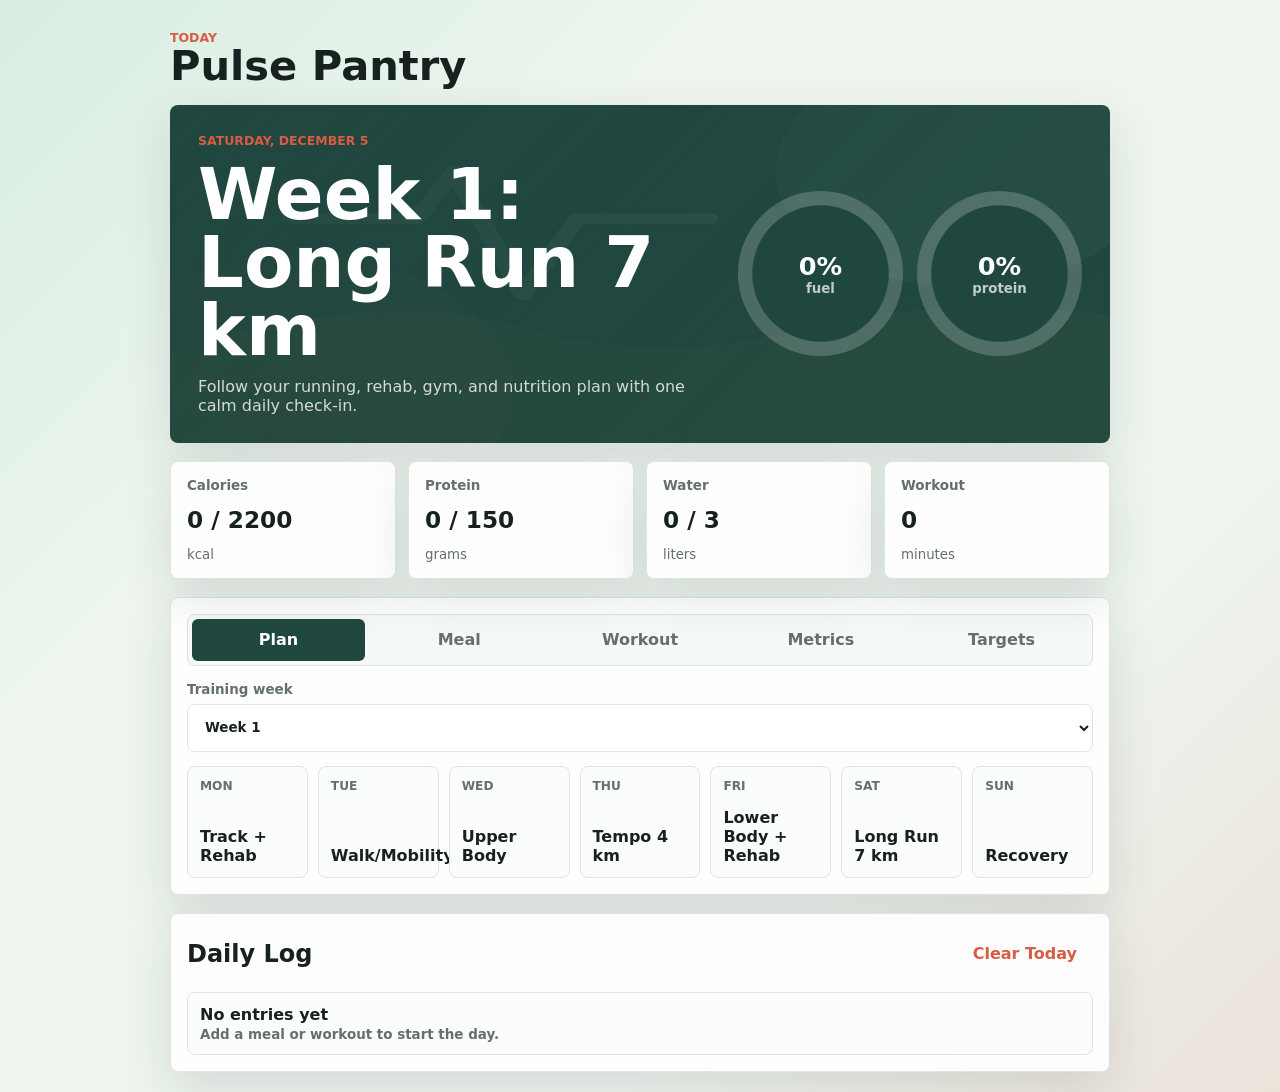
==== index.html @ 2217d6b6 "Initial fitness tracker PWA" ====
<!doctype html>
<html lang="en">
  <head>
    <meta charset="utf-8">
    <meta name="viewport" content="width=device-width, initial-scale=1">
    <meta name="theme-color" content="#20473f">
    <title>Pulse Pantry</title>
    <link rel="manifest" href="manifest.webmanifest">
    <link rel="stylesheet" href="styles.css">
  </head>
  <body>
    <div class="app-shell">
      <header class="topbar">
        <div>
          <p class="eyebrow">Today</p>
          <h1>Pulse Pantry</h1>
        </div>
        <button class="icon-button" id="installButton" type="button" hidden aria-label="Install app" title="Install app">
          <span aria-hidden="true">↓</span>
        </button>
      </header>

      <main>
        <section class="hero-panel" aria-label="Daily progress">
          <div class="hero-copy">
            <p class="eyebrow" id="dateLabel">Daily rhythm</p>
            <h2 id="heroTitle">Build your day with intention.</h2>
          <p id="heroSummary">Follow your 8-week running, rehab, gym, and nutrition plan without turning health into homework.</p>
          </div>
          <div class="rings" aria-label="Progress rings">
            <div class="ring" style="--value:0" id="calorieRing">
              <span id="caloriePct">0%</span>
              <small>fuel</small>
            </div>
            <div class="ring secondary" style="--value:0" id="proteinRing">
              <span id="proteinPct">0%</span>
              <small>protein</small>
            </div>
          </div>
        </section>

        <section class="metric-grid" aria-label="Daily metrics">
          <article class="metric-card">
            <span class="metric-label">Calories</span>
            <strong><span id="caloriesValue">0</span> / <span id="calorieGoalLabel">2200</span></strong>
            <small>kcal</small>
          </article>
          <article class="metric-card">
            <span class="metric-label">Protein</span>
            <strong><span id="proteinValue">0</span> / <span id="proteinGoalLabel">150</span></strong>
            <small>grams</small>
          </article>
          <article class="metric-card">
            <span class="metric-label">Water</span>
            <strong><span id="waterValue">0</span> / <span id="waterGoalLabel">3</span></strong>
            <small>liters</small>
          </article>
          <article class="metric-card">
            <span class="metric-label">Workout</span>
            <strong><span id="workoutValue">0</span></strong>
            <small>minutes</small>
          </article>
        </section>

        <section class="tabs" aria-label="Tracking forms">
          <div class="tab-list" role="tablist">
            <button class="tab active" data-tab="plan" type="button">Plan</button>
            <button class="tab" data-tab="meal" type="button">Meal</button>
            <button class="tab" data-tab="workout" type="button">Workout</button>
            <button class="tab" data-tab="metrics" type="button">Metrics</button>
            <button class="tab" data-tab="targets" type="button">Targets</button>
          </div>

          <div class="panel active" id="planPanel">
            <label>
              Training week
              <select id="weekSelect"></select>
            </label>
            <div class="plan-grid" id="planGrid"></div>
          </div>

          <form class="panel" id="mealPanel">
            <label>
              Meal name
              <input id="mealName" name="mealName" placeholder="Greek bowl" autocomplete="off">
            </label>
            <div class="form-row">
              <label>
                Calories
                <input id="mealCalories" name="mealCalories" type="number" min="0" inputmode="numeric" placeholder="520">
              </label>
              <label>
                Protein
                <input id="mealProtein" name="mealProtein" type="number" min="0" inputmode="numeric" placeholder="38">
              </label>
            </div>
            <button class="primary-button" type="submit">Add Meal</button>
          </form>

          <form class="panel" id="workoutPanel">
            <label>
              Workout
              <input id="workoutName" name="workoutName" placeholder="Upper body" autocomplete="off">
            </label>
            <div class="form-row">
              <label>
                Minutes
                <input id="workoutMinutes" name="workoutMinutes" type="number" min="0" inputmode="numeric" placeholder="45">
              </label>
              <label>
                Water
                <input id="waterLiters" name="waterLiters" type="number" min="0" step="0.1" inputmode="decimal" placeholder="0.7">
              </label>
            </div>
            <button class="primary-button" type="submit">Log Workout</button>
          </form>

          <form class="panel" id="metricsPanel">
            <div class="form-row">
              <label>
                Week
                <select id="metricWeek" name="metricWeek"></select>
              </label>
              <label>
                Weight
                <input id="metricWeight" name="metricWeight" type="number" min="1" step="0.1" inputmode="decimal">
              </label>
            </div>
            <div class="form-row">
              <label>
                Waist
                <input id="metricWaist" name="metricWaist" type="number" min="1" step="0.1" inputmode="decimal">
              </label>
              <label>
                Sleep
                <input id="metricSleep" name="metricSleep" type="number" min="0" max="24" step="0.1" inputmode="decimal">
              </label>
            </div>
            <div class="form-row">
              <label>
                Running km
                <input id="metricRunning" name="metricRunning" type="number" min="0" step="0.1" inputmode="decimal">
              </label>
              <label>
                Knee pain
                <input id="metricKnee" name="metricKnee" type="number" min="0" max="10" step="1" inputmode="numeric">
              </label>
            </div>
            <label>
              Notes
              <input id="metricNotes" name="metricNotes" placeholder="Wins, misses, recovery notes">
            </label>
            <button class="primary-button" type="submit">Save Weekly Metrics</button>
          </form>

          <form class="panel" id="targetsPanel">
            <div class="target-list" id="targetList"></div>
            <div class="form-row">
              <label>
                Calories
                <input id="goalCalories" name="goalCalories" type="number" min="1" inputmode="numeric">
              </label>
              <label>
                Protein
                <input id="goalProtein" name="goalProtein" type="number" min="1" inputmode="numeric">
              </label>
            </div>
            <div class="form-row">
              <label>
                Water
                <input id="goalWater" name="goalWater" type="number" min="0.1" step="0.1" inputmode="decimal">
              </label>
              <label>
                Weight
                <input id="weight" name="weight" type="number" min="1" step="0.1" inputmode="decimal" placeholder="kg or lb">
              </label>
            </div>
            <button class="primary-button" type="submit">Save Goals</button>
          </form>
        </section>

        <section class="log-section">
          <div class="section-title">
            <h2>Daily Log</h2>
            <button class="text-button" id="clearToday" type="button">Clear Today</button>
          </div>
          <ul class="entry-list" id="entryList"></ul>
        </section>
      </main>
    </div>

    <script src="plan-data.js"></script>
    <script src="app.js"></script>
  </body>
</html>
---- styles.css ----
:root {
  color-scheme: light;
  --ink: #17211f;
  --muted: #64706c;
  --line: #dce5de;
  --surface: #ffffff;
  --wash: #eef5ef;
  --mint: #94d8b4;
  --forest: #20473f;
  --tomato: #d85c45;
  --gold: #e6b64c;
  --blue: #4e8fab;
  --shadow: 0 18px 50px rgba(23, 33, 31, 0.12);
  font-family: Inter, ui-sans-serif, system-ui, -apple-system, BlinkMacSystemFont, "Segoe UI", sans-serif;
}

* {
  box-sizing: border-box;
}

body {
  margin: 0;
  min-height: 100vh;
  background:
    linear-gradient(135deg, rgba(148, 216, 180, 0.24), transparent 32%),
    linear-gradient(315deg, rgba(216, 92, 69, 0.12), transparent 28%),
    var(--wash);
  color: var(--ink);
}

button,
input {
  font: inherit;
}

.app-shell {
  width: min(100%, 980px);
  margin: 0 auto;
  padding: 20px;
}

.topbar,
.section-title,
.store-actions,
.form-row,
.tab-list {
  display: flex;
  align-items: center;
}

.topbar {
  justify-content: space-between;
  gap: 16px;
  padding: 10px 0 18px;
}

h1,
h2,
p {
  margin: 0;
}

h1 {
  font-size: clamp(1.7rem, 5vw, 2.6rem);
  line-height: 1;
}

.eyebrow {
  color: var(--tomato);
  font-size: 0.78rem;
  font-weight: 800;
  letter-spacing: 0;
  text-transform: uppercase;
}

.icon-button {
  width: 44px;
  height: 44px;
  border: 1px solid var(--line);
  border-radius: 8px;
  background: var(--surface);
  color: var(--forest);
  font-size: 1.4rem;
  box-shadow: var(--shadow);
}

.hero-panel {
  display: grid;
  grid-template-columns: 1.5fr 1fr;
  gap: 24px;
  min-height: 260px;
  padding: 28px;
  border-radius: 8px;
  background:
    linear-gradient(135deg, rgba(32, 71, 63, 0.94), rgba(32, 71, 63, 0.76)),
    url("assets/pattern.svg");
  background-size: cover;
  color: white;
  box-shadow: var(--shadow);
}

.hero-copy {
  display: grid;
  align-content: end;
  gap: 12px;
}

.hero-copy h2 {
  max-width: 560px;
  font-size: clamp(2rem, 7vw, 4.5rem);
  line-height: 0.95;
}

.hero-copy p:last-child {
  max-width: 520px;
  color: rgba(255, 255, 255, 0.8);
}

.rings {
  display: grid;
  grid-template-columns: repeat(2, minmax(108px, 1fr));
  gap: 14px;
  align-content: center;
}

.ring {
  aspect-ratio: 1;
  display: grid;
  place-items: center;
  align-content: center;
  border-radius: 50%;
  background:
    radial-gradient(circle at center, var(--forest) 58%, transparent 59%),
    conic-gradient(var(--mint) calc(var(--value) * 1%), rgba(255, 255, 255, 0.2) 0);
}

.ring.secondary {
  background:
    radial-gradient(circle at center, var(--forest) 58%, transparent 59%),
    conic-gradient(var(--gold) calc(var(--value) * 1%), rgba(255, 255, 255, 0.2) 0);
}

.ring span {
  font-size: 1.6rem;
  font-weight: 900;
}

.ring small {
  color: rgba(255, 255, 255, 0.72);
  font-weight: 700;
}

.metric-grid {
  display: grid;
  grid-template-columns: repeat(4, minmax(0, 1fr));
  gap: 12px;
  margin: 18px 0;
}

.metric-card,
.tabs,
.log-section,
.store-feature {
  border: 1px solid var(--line);
  border-radius: 8px;
  background: rgba(255, 255, 255, 0.92);
  box-shadow: var(--shadow);
}

.metric-card {
  min-height: 118px;
  padding: 16px;
  display: grid;
  align-content: space-between;
}

.metric-label,
label,
.entry-meta {
  color: var(--muted);
  font-size: 0.84rem;
  font-weight: 700;
}

.metric-card strong {
  font-size: 1.45rem;
}

.metric-card small {
  color: var(--muted);
}

.tabs,
.log-section {
  padding: 16px;
}

.tab-list {
  gap: 8px;
  padding: 4px;
  border: 1px solid var(--line);
  border-radius: 8px;
  background: #f6faf7;
}

.tab {
  flex: 1;
  min-height: 42px;
  border: 0;
  border-radius: 6px;
  background: transparent;
  color: var(--muted);
  font-weight: 800;
}

.tab.active {
  background: var(--forest);
  color: white;
}

.panel {
  display: none;
  gap: 14px;
  padding-top: 16px;
}

.panel.active {
  display: grid;
}

label {
  display: grid;
  gap: 7px;
}

input {
  width: 100%;
  min-height: 48px;
  border: 1px solid var(--line);
  border-radius: 8px;
  padding: 0 13px;
  background: white;
  color: var(--ink);
}

select {
  width: 100%;
  min-height: 48px;
  border: 1px solid var(--line);
  border-radius: 8px;
  padding: 0 13px;
  background: white;
  color: var(--ink);
  font: inherit;
}

input:focus {
  outline: 3px solid rgba(78, 143, 171, 0.22);
  border-color: var(--blue);
}

select:focus {
  outline: 3px solid rgba(78, 143, 171, 0.22);
  border-color: var(--blue);
}

.form-row {
  gap: 12px;
}

.form-row > * {
  flex: 1;
}

.primary-button,
.secondary-button,
.text-button {
  min-height: 48px;
  border-radius: 8px;
  padding: 0 16px;
  font-weight: 900;
  text-decoration: none;
  display: inline-grid;
  place-items: center;
}

.primary-button {
  border: 0;
  background: var(--forest);
  color: white;
}

.secondary-button {
  border: 1px solid var(--line);
  background: white;
  color: var(--forest);
}

.text-button {
  border: 0;
  background: transparent;
  color: var(--tomato);
}

.log-section {
  margin-top: 18px;
}

.section-title {
  justify-content: space-between;
  gap: 12px;
}

.entry-list {
  list-style: none;
  padding: 0;
  margin: 14px 0 0;
  display: grid;
  gap: 10px;
}

.entry {
  display: grid;
  grid-template-columns: 1fr auto;
  gap: 10px;
  padding: 12px;
  border: 1px solid var(--line);
  border-radius: 8px;
  background: #fbfdfb;
}

.plan-grid,
.target-list {
  display: grid;
  gap: 10px;
}

.plan-grid {
  grid-template-columns: repeat(7, minmax(0, 1fr));
}

.plan-day,
.target-item {
  border: 1px solid var(--line);
  border-radius: 8px;
  background: #fbfdfb;
  padding: 12px;
}

.plan-day {
  min-height: 112px;
  display: grid;
  align-content: space-between;
}

.plan-day span,
.target-item span {
  color: var(--muted);
  font-size: 0.76rem;
  font-weight: 900;
  text-transform: uppercase;
}

.plan-day strong,
.target-item strong {
  display: block;
  margin-top: 8px;
}

.entry strong {
  display: block;
}

.entry-meta {
  margin-top: 3px;
}

.store-page {
  display: grid;
  place-items: center;
  padding: 24px;
}

.store-shell {
  width: min(100%, 620px);
}

.store-feature {
  padding: 28px;
}

.store-feature img {
  border-radius: 8px;
  box-shadow: var(--shadow);
}

.store-feature h1 {
  margin-top: 10px;
}

.store-feature p:not(.eyebrow) {
  margin-top: 12px;
  color: var(--muted);
  line-height: 1.6;
}

.store-actions {
  gap: 10px;
  margin-top: 20px;
  flex-wrap: wrap;
}

@media (max-width: 760px) {
  .app-shell {
    padding: 14px;
  }

  .hero-panel,
  .metric-grid {
    grid-template-columns: 1fr;
  }

  .hero-panel {
    min-height: auto;
    padding: 22px;
  }

  .rings {
    grid-template-columns: repeat(2, minmax(0, 1fr));
  }

  .metric-grid {
    grid-template-columns: repeat(2, minmax(0, 1fr));
  }

  .plan-grid {
    grid-template-columns: repeat(2, minmax(0, 1fr));
  }

  .form-row {
    flex-direction: column;
    align-items: stretch;
  }
}

@media (max-width: 410px) {
  .metric-grid,
  .rings,
  .plan-grid {
    grid-template-columns: 1fr;
  }

  .entry {
    grid-template-columns: 1fr;
  }
}
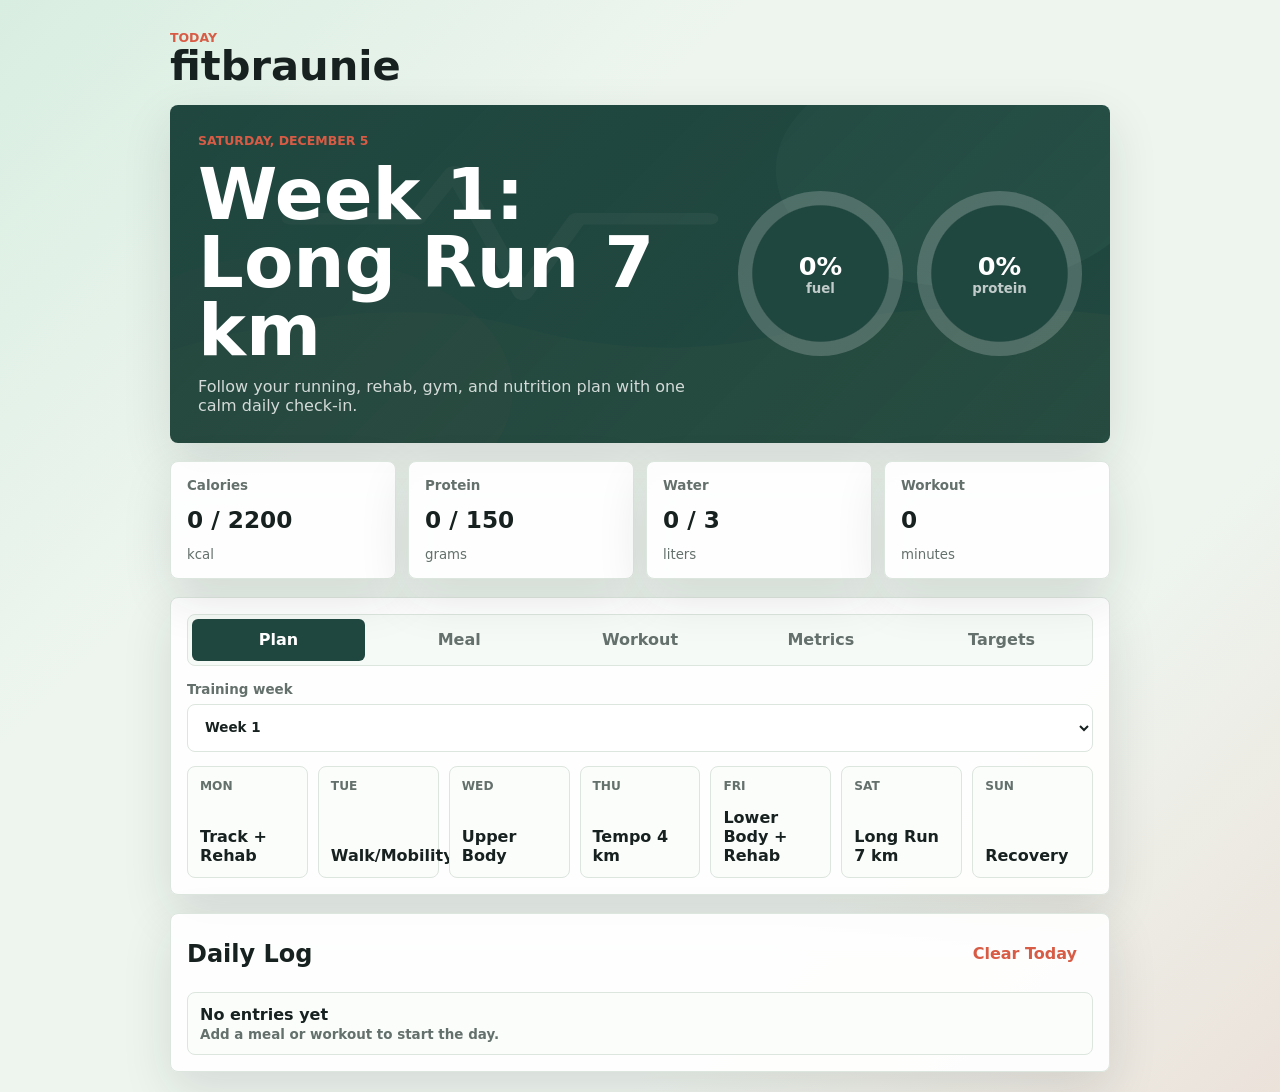
==== commit 7d707ab0: "Rename app to fitbraunie" ====
--- a/index.html
+++ b/index.html
@@ -4,7 +4,7 @@
     <meta charset="utf-8">
     <meta name="viewport" content="width=device-width, initial-scale=1">
     <meta name="theme-color" content="#20473f">
-    <title>Pulse Pantry</title>
+    <title>fitbraunie</title>
     <link rel="manifest" href="manifest.webmanifest">
     <link rel="stylesheet" href="styles.css">
   </head>
@@ -13,7 +13,7 @@
       <header class="topbar">
         <div>
           <p class="eyebrow">Today</p>
-          <h1>Pulse Pantry</h1>
+          <h1>fitbraunie</h1>
         </div>
         <button class="icon-button" id="installButton" type="button" hidden aria-label="Install app" title="Install app">
           <span aria-hidden="true">↓</span>
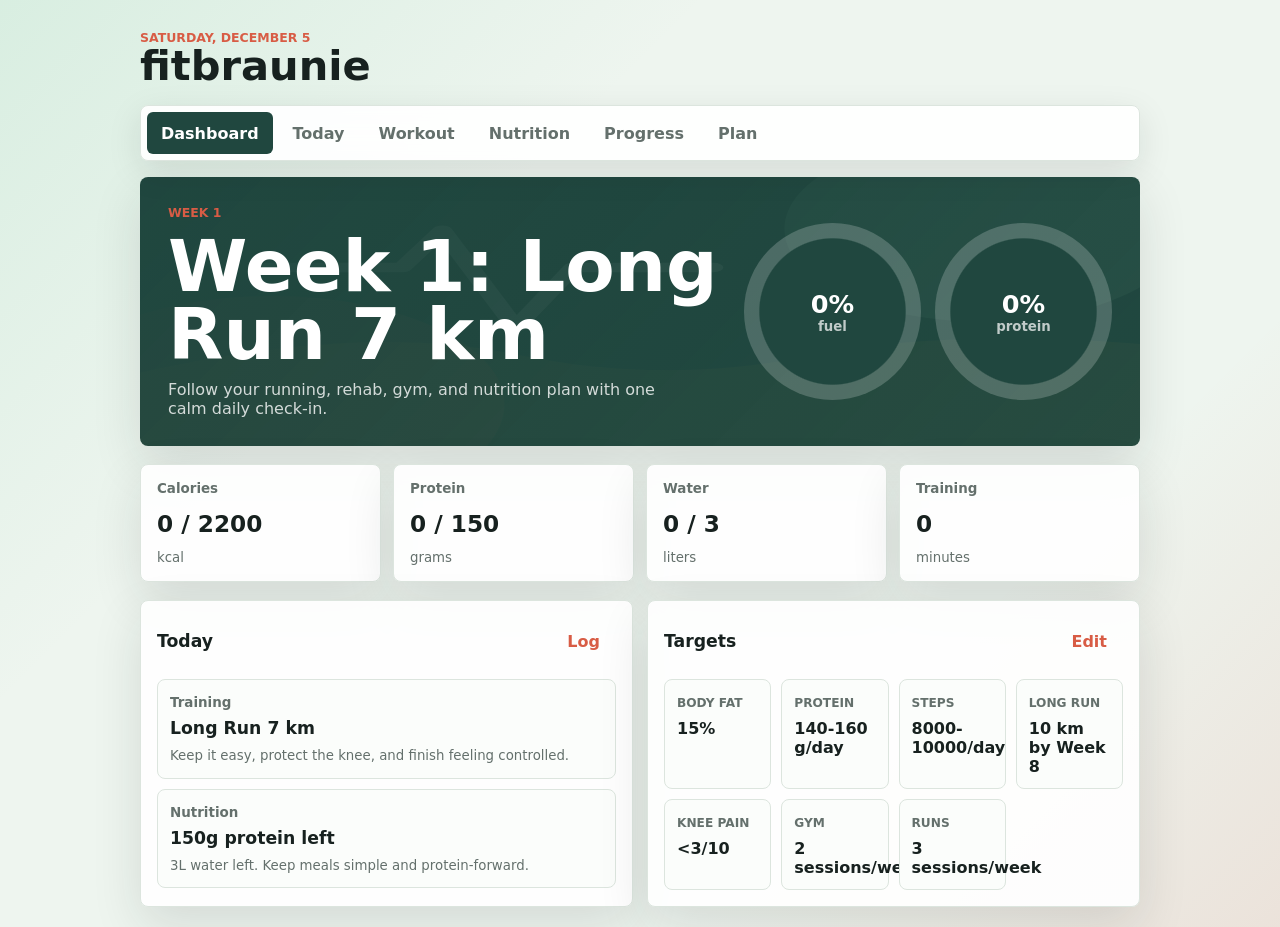
==== commit 813188b4: "Expand fitness tracker sections" ====
--- a/index.html
+++ b/index.html
@@ -12,7 +12,7 @@
     <div class="app-shell">
       <header class="topbar">
         <div>
-          <p class="eyebrow">Today</p>
+          <p class="eyebrow" id="dateLabel">Today</p>
           <h1>fitbraunie</h1>
         </div>
         <button class="icon-button" id="installButton" type="button" hidden aria-label="Install app" title="Install app">
@@ -20,141 +20,277 @@
         </button>
       </header>
 
+      <nav class="view-nav" aria-label="App sections">
+        <button class="nav-item active" data-view="dashboard" type="button">Dashboard</button>
+        <button class="nav-item" data-view="today" type="button">Today</button>
+        <button class="nav-item" data-view="workout" type="button">Workout</button>
+        <button class="nav-item" data-view="nutrition" type="button">Nutrition</button>
+        <button class="nav-item" data-view="progress" type="button">Progress</button>
+        <button class="nav-item" data-view="plan" type="button">Plan</button>
+      </nav>
+
       <main>
-        <section class="hero-panel" aria-label="Daily progress">
-          <div class="hero-copy">
-            <p class="eyebrow" id="dateLabel">Daily rhythm</p>
-            <h2 id="heroTitle">Build your day with intention.</h2>
-          <p id="heroSummary">Follow your 8-week running, rehab, gym, and nutrition plan without turning health into homework.</p>
-          </div>
-          <div class="rings" aria-label="Progress rings">
-            <div class="ring" style="--value:0" id="calorieRing">
-              <span id="caloriePct">0%</span>
-              <small>fuel</small>
-            </div>
-            <div class="ring secondary" style="--value:0" id="proteinRing">
-              <span id="proteinPct">0%</span>
-              <small>protein</small>
-            </div>
-          </div>
-        </section>
-
-        <section class="metric-grid" aria-label="Daily metrics">
-          <article class="metric-card">
-            <span class="metric-label">Calories</span>
-            <strong><span id="caloriesValue">0</span> / <span id="calorieGoalLabel">2200</span></strong>
-            <small>kcal</small>
-          </article>
-          <article class="metric-card">
-            <span class="metric-label">Protein</span>
-            <strong><span id="proteinValue">0</span> / <span id="proteinGoalLabel">150</span></strong>
-            <small>grams</small>
-          </article>
-          <article class="metric-card">
-            <span class="metric-label">Water</span>
-            <strong><span id="waterValue">0</span> / <span id="waterGoalLabel">3</span></strong>
-            <small>liters</small>
-          </article>
-          <article class="metric-card">
-            <span class="metric-label">Workout</span>
-            <strong><span id="workoutValue">0</span></strong>
-            <small>minutes</small>
-          </article>
-        </section>
-
-        <section class="tabs" aria-label="Tracking forms">
-          <div class="tab-list" role="tablist">
-            <button class="tab active" data-tab="plan" type="button">Plan</button>
-            <button class="tab" data-tab="meal" type="button">Meal</button>
-            <button class="tab" data-tab="workout" type="button">Workout</button>
-            <button class="tab" data-tab="metrics" type="button">Metrics</button>
-            <button class="tab" data-tab="targets" type="button">Targets</button>
-          </div>
-
-          <div class="panel active" id="planPanel">
-            <label>
-              Training week
-              <select id="weekSelect"></select>
-            </label>
+        <section class="view active" id="dashboardView">
+          <section class="hero-panel" aria-label="Daily progress">
+            <div class="hero-copy">
+              <p class="eyebrow">Week <span id="heroWeek">1</span></p>
+              <h2 id="heroTitle">Build your day with intention.</h2>
+              <p id="heroSummary">Follow your 8-week running, rehab, gym, and nutrition plan with one calm daily check-in.</p>
+            </div>
+            <div class="rings" aria-label="Progress rings">
+              <div class="ring" style="--value:0" id="calorieRing">
+                <span id="caloriePct">0%</span>
+                <small>fuel</small>
+              </div>
+              <div class="ring secondary" style="--value:0" id="proteinRing">
+                <span id="proteinPct">0%</span>
+                <small>protein</small>
+              </div>
+            </div>
+          </section>
+
+          <section class="metric-grid" aria-label="Daily metrics">
+            <article class="metric-card">
+              <span class="metric-label">Calories</span>
+              <strong><span id="caloriesValue">0</span> / <span id="calorieGoalLabel">2200</span></strong>
+              <small>kcal</small>
+            </article>
+            <article class="metric-card">
+              <span class="metric-label">Protein</span>
+              <strong><span id="proteinValue">0</span> / <span id="proteinGoalLabel">150</span></strong>
+              <small>grams</small>
+            </article>
+            <article class="metric-card">
+              <span class="metric-label">Water</span>
+              <strong><span id="waterValue">0</span> / <span id="waterGoalLabel">3</span></strong>
+              <small>liters</small>
+            </article>
+            <article class="metric-card">
+              <span class="metric-label">Training</span>
+              <strong><span id="workoutValue">0</span></strong>
+              <small>minutes</small>
+            </article>
+          </section>
+
+          <section class="two-column">
+            <article class="panel-card">
+              <div class="section-title">
+                <h2>Today</h2>
+                <button class="text-button jump-button" data-view="today" type="button">Log</button>
+              </div>
+              <div class="today-focus" id="todayFocus"></div>
+            </article>
+            <article class="panel-card">
+              <div class="section-title">
+                <h2>Targets</h2>
+                <button class="text-button jump-button" data-view="plan" type="button">Edit</button>
+              </div>
+              <div class="target-list compact" id="targetList"></div>
+            </article>
+          </section>
+        </section>
+
+        <section class="view" id="todayView">
+          <section class="panel-card">
+            <div class="section-title">
+              <h2>Daily Log</h2>
+              <button class="text-button" id="clearToday" type="button">Clear Today</button>
+            </div>
+            <div class="quick-actions">
+              <button class="secondary-button quick-log" data-kind="water" type="button">+ 0.5L Water</button>
+              <button class="secondary-button quick-log" data-kind="rehab" type="button">+ 15m Rehab</button>
+              <button class="secondary-button quick-log" data-kind="walk" type="button">+ 30m Walk</button>
+            </div>
+            <ul class="entry-list" id="entryList"></ul>
+          </section>
+        </section>
+
+        <section class="view" id="workoutView">
+          <section class="two-column">
+            <form class="panel-card form-panel" id="workoutPanel">
+              <div class="section-title">
+                <h2>Workout</h2>
+                <span class="entry-meta">sets, load, effort</span>
+              </div>
+              <label>
+                Workout
+                <input id="workoutName" name="workoutName" placeholder="Upper Body" autocomplete="off">
+              </label>
+              <label>
+                Exercise
+                <input id="exerciseName" name="exerciseName" placeholder="Bench press" autocomplete="off">
+              </label>
+              <div class="form-row">
+                <label>
+                  Sets
+                  <input id="workoutSets" name="workoutSets" type="number" min="0" inputmode="numeric" placeholder="3">
+                </label>
+                <label>
+                  Reps
+                  <input id="workoutReps" name="workoutReps" type="number" min="0" inputmode="numeric" placeholder="10">
+                </label>
+              </div>
+              <div class="form-row">
+                <label>
+                  Weight
+                  <input id="workoutWeight" name="workoutWeight" type="number" min="0" step="0.5" inputmode="decimal" placeholder="40">
+                </label>
+                <label>
+                  RIR
+                  <input id="workoutRir" name="workoutRir" type="number" min="0" max="10" inputmode="numeric" placeholder="2">
+                </label>
+              </div>
+              <div class="form-row">
+                <label>
+                  Minutes
+                  <input id="workoutMinutes" name="workoutMinutes" type="number" min="0" inputmode="numeric" placeholder="45">
+                </label>
+                <label>
+                  Water
+                  <input id="waterLiters" name="waterLiters" type="number" min="0" step="0.1" inputmode="decimal" placeholder="0.7">
+                </label>
+              </div>
+              <button class="primary-button" type="submit">Log Workout</button>
+            </form>
+            <article class="panel-card">
+              <div class="section-title">
+                <h2>Rest Timer</h2>
+                <span class="entry-meta" id="timerStatus">Ready</span>
+              </div>
+              <div class="timer-face" id="timerFace">01:30</div>
+              <div class="timer-actions">
+                <button class="secondary-button timer-preset" data-seconds="60" type="button">60s</button>
+                <button class="secondary-button timer-preset" data-seconds="90" type="button">90s</button>
+                <button class="secondary-button timer-preset" data-seconds="120" type="button">120s</button>
+                <button class="primary-button" id="timerToggle" type="button">Start</button>
+              </div>
+            </article>
+          </section>
+        </section>
+
+        <section class="view" id="nutritionView">
+          <section class="two-column">
+            <form class="panel-card form-panel" id="mealPanel">
+              <div class="section-title">
+                <h2>Nutrition</h2>
+                <span class="entry-meta">meals and macros</span>
+              </div>
+              <label>
+                Meal name
+                <input id="mealName" name="mealName" placeholder="Greek bowl" autocomplete="off">
+              </label>
+              <div class="form-row">
+                <label>
+                  Calories
+                  <input id="mealCalories" name="mealCalories" type="number" min="0" inputmode="numeric" placeholder="520">
+                </label>
+                <label>
+                  Protein
+                  <input id="mealProtein" name="mealProtein" type="number" min="0" inputmode="numeric" placeholder="38">
+                </label>
+              </div>
+              <div class="form-row">
+                <label>
+                  Carbs
+                  <input id="mealCarbs" name="mealCarbs" type="number" min="0" inputmode="numeric" placeholder="52">
+                </label>
+                <label>
+                  Fat
+                  <input id="mealFat" name="mealFat" type="number" min="0" inputmode="numeric" placeholder="18">
+                </label>
+              </div>
+              <button class="primary-button" type="submit">Add Meal</button>
+            </form>
+            <article class="panel-card">
+              <div class="section-title">
+                <h2>Macro Split</h2>
+                <span class="entry-meta">today</span>
+              </div>
+              <div class="macro-bars">
+                <div class="macro-row">
+                  <span>Protein</span>
+                  <div class="bar"><i id="proteinBar"></i></div>
+                  <strong id="proteinBarLabel">0g</strong>
+                </div>
+                <div class="macro-row">
+                  <span>Carbs</span>
+                  <div class="bar"><i id="carbBar"></i></div>
+                  <strong id="carbBarLabel">0g</strong>
+                </div>
+                <div class="macro-row">
+                  <span>Fat</span>
+                  <div class="bar"><i id="fatBar"></i></div>
+                  <strong id="fatBarLabel">0g</strong>
+                </div>
+              </div>
+            </article>
+          </section>
+        </section>
+
+        <section class="view" id="progressView">
+          <section class="panel-card">
+            <div class="section-title">
+              <h2>Weekly Metrics</h2>
+              <span class="entry-meta">weight, waist, sleep, run volume</span>
+            </div>
+            <form class="form-panel compact-form" id="metricsPanel">
+              <div class="form-row">
+                <label>
+                  Week
+                  <select id="metricWeek" name="metricWeek"></select>
+                </label>
+                <label>
+                  Weight
+                  <input id="metricWeight" name="metricWeight" type="number" min="1" step="0.1" inputmode="decimal">
+                </label>
+              </div>
+              <div class="form-row">
+                <label>
+                  Waist
+                  <input id="metricWaist" name="metricWaist" type="number" min="1" step="0.1" inputmode="decimal">
+                </label>
+                <label>
+                  Sleep
+                  <input id="metricSleep" name="metricSleep" type="number" min="0" max="24" step="0.1" inputmode="decimal">
+                </label>
+              </div>
+              <div class="form-row">
+                <label>
+                  Running km
+                  <input id="metricRunning" name="metricRunning" type="number" min="0" step="0.1" inputmode="decimal">
+                </label>
+                <label>
+                  Knee pain
+                  <input id="metricKnee" name="metricKnee" type="number" min="0" max="10" step="1" inputmode="numeric">
+                </label>
+              </div>
+              <label>
+                Notes
+                <input id="metricNotes" name="metricNotes" placeholder="Wins, misses, recovery notes">
+              </label>
+              <button class="primary-button" type="submit">Save Weekly Metrics</button>
+            </form>
+            <div class="progress-grid" id="progressGrid"></div>
+          </section>
+        </section>
+
+        <section class="view" id="planView">
+          <section class="panel-card">
+            <div class="section-title">
+              <h2>8-Week Plan</h2>
+              <label class="week-picker">
+                <span>Week</span>
+                <select id="weekSelect"></select>
+              </label>
+            </div>
             <div class="plan-grid" id="planGrid"></div>
-          </div>
-
-          <form class="panel" id="mealPanel">
-            <label>
-              Meal name
-              <input id="mealName" name="mealName" placeholder="Greek bowl" autocomplete="off">
-            </label>
-            <div class="form-row">
-              <label>
-                Calories
-                <input id="mealCalories" name="mealCalories" type="number" min="0" inputmode="numeric" placeholder="520">
-              </label>
-              <label>
-                Protein
-                <input id="mealProtein" name="mealProtein" type="number" min="0" inputmode="numeric" placeholder="38">
-              </label>
-            </div>
-            <button class="primary-button" type="submit">Add Meal</button>
-          </form>
-
-          <form class="panel" id="workoutPanel">
-            <label>
-              Workout
-              <input id="workoutName" name="workoutName" placeholder="Upper body" autocomplete="off">
-            </label>
-            <div class="form-row">
-              <label>
-                Minutes
-                <input id="workoutMinutes" name="workoutMinutes" type="number" min="0" inputmode="numeric" placeholder="45">
-              </label>
-              <label>
-                Water
-                <input id="waterLiters" name="waterLiters" type="number" min="0" step="0.1" inputmode="decimal" placeholder="0.7">
-              </label>
-            </div>
-            <button class="primary-button" type="submit">Log Workout</button>
-          </form>
-
-          <form class="panel" id="metricsPanel">
-            <div class="form-row">
-              <label>
-                Week
-                <select id="metricWeek" name="metricWeek"></select>
-              </label>
-              <label>
-                Weight
-                <input id="metricWeight" name="metricWeight" type="number" min="1" step="0.1" inputmode="decimal">
-              </label>
-            </div>
-            <div class="form-row">
-              <label>
-                Waist
-                <input id="metricWaist" name="metricWaist" type="number" min="1" step="0.1" inputmode="decimal">
-              </label>
-              <label>
-                Sleep
-                <input id="metricSleep" name="metricSleep" type="number" min="0" max="24" step="0.1" inputmode="decimal">
-              </label>
-            </div>
-            <div class="form-row">
-              <label>
-                Running km
-                <input id="metricRunning" name="metricRunning" type="number" min="0" step="0.1" inputmode="decimal">
-              </label>
-              <label>
-                Knee pain
-                <input id="metricKnee" name="metricKnee" type="number" min="0" max="10" step="1" inputmode="numeric">
-              </label>
-            </div>
-            <label>
-              Notes
-              <input id="metricNotes" name="metricNotes" placeholder="Wins, misses, recovery notes">
-            </label>
-            <button class="primary-button" type="submit">Save Weekly Metrics</button>
-          </form>
-
-          <form class="panel" id="targetsPanel">
-            <div class="target-list" id="targetList"></div>
+          </section>
+
+          <form class="panel-card form-panel" id="targetsPanel">
+            <div class="section-title">
+              <h2>Daily Goals</h2>
+              <span class="entry-meta">local to this device</span>
+            </div>
             <div class="form-row">
               <label>
                 Calories
@@ -177,14 +313,6 @@
             </div>
             <button class="primary-button" type="submit">Save Goals</button>
           </form>
-        </section>
-
-        <section class="log-section">
-          <div class="section-title">
-            <h2>Daily Log</h2>
-            <button class="text-button" id="clearToday" type="button">Clear Today</button>
-          </div>
-          <ul class="entry-list" id="entryList"></ul>
         </section>
       </main>
     </div>
--- a/styles.css
+++ b/styles.css
@@ -29,12 +29,17 @@
 }
 
 button,
-input {
+input,
+select {
   font: inherit;
 }
 
+button {
+  cursor: pointer;
+}
+
 .app-shell {
-  width: min(100%, 980px);
+  width: min(100%, 1040px);
   margin: 0 auto;
   padding: 20px;
 }
@@ -43,7 +48,9 @@
 .section-title,
 .store-actions,
 .form-row,
-.tab-list {
+.view-nav,
+.quick-actions,
+.timer-actions {
   display: flex;
   align-items: center;
 }
@@ -68,7 +75,7 @@
 .eyebrow {
   color: var(--tomato);
   font-size: 0.78rem;
-  font-weight: 800;
+  font-weight: 900;
   letter-spacing: 0;
   text-transform: uppercase;
 }
@@ -82,6 +89,46 @@
   color: var(--forest);
   font-size: 1.4rem;
   box-shadow: var(--shadow);
+}
+
+.view-nav {
+  position: sticky;
+  top: 0;
+  z-index: 5;
+  gap: 6px;
+  margin: 0 0 16px;
+  padding: 6px;
+  overflow-x: auto;
+  border: 1px solid var(--line);
+  border-radius: 8px;
+  background: rgba(255, 255, 255, 0.92);
+  box-shadow: 0 10px 34px rgba(23, 33, 31, 0.1);
+  backdrop-filter: blur(14px);
+}
+
+.nav-item {
+  flex: 0 0 auto;
+  min-height: 42px;
+  border: 0;
+  border-radius: 6px;
+  padding: 0 14px;
+  background: transparent;
+  color: var(--muted);
+  font-weight: 900;
+}
+
+.nav-item.active {
+  background: var(--forest);
+  color: white;
+}
+
+.view {
+  display: none;
+}
+
+.view.active {
+  display: grid;
+  gap: 18px;
 }
 
 .hero-panel {
@@ -154,12 +201,16 @@
   display: grid;
   grid-template-columns: repeat(4, minmax(0, 1fr));
   gap: 12px;
-  margin: 18px 0;
+}
+
+.two-column {
+  display: grid;
+  grid-template-columns: minmax(0, 1fr) minmax(0, 1fr);
+  gap: 14px;
 }
 
 .metric-card,
-.tabs,
-.log-section,
+.panel-card,
 .store-feature {
   border: 1px solid var(--line);
   border-radius: 8px;
@@ -190,42 +241,24 @@
   color: var(--muted);
 }
 
-.tabs,
-.log-section {
+.panel-card {
   padding: 16px;
 }
 
-.tab-list {
-  gap: 8px;
-  padding: 4px;
-  border: 1px solid var(--line);
-  border-radius: 8px;
-  background: #f6faf7;
-}
-
-.tab {
-  flex: 1;
-  min-height: 42px;
-  border: 0;
-  border-radius: 6px;
-  background: transparent;
-  color: var(--muted);
-  font-weight: 800;
-}
-
-.tab.active {
-  background: var(--forest);
-  color: white;
-}
-
-.panel {
-  display: none;
+.section-title {
+  justify-content: space-between;
+  gap: 12px;
+  margin-bottom: 14px;
+}
+
+.section-title h2 {
+  font-size: 1.08rem;
+}
+
+.form-panel,
+.compact-form {
+  display: grid;
   gap: 14px;
-  padding-top: 16px;
-}
-
-.panel.active {
-  display: grid;
 }
 
 label {
@@ -233,7 +266,8 @@
   gap: 7px;
 }
 
-input {
+input,
+select {
   width: 100%;
   min-height: 48px;
   border: 1px solid var(--line);
@@ -243,22 +277,7 @@
   color: var(--ink);
 }
 
-select {
-  width: 100%;
-  min-height: 48px;
-  border: 1px solid var(--line);
-  border-radius: 8px;
-  padding: 0 13px;
-  background: white;
-  color: var(--ink);
-  font: inherit;
-}
-
-input:focus {
-  outline: 3px solid rgba(78, 143, 171, 0.22);
-  border-color: var(--blue);
-}
-
+input:focus,
 select:focus {
   outline: 3px solid rgba(78, 143, 171, 0.22);
   border-color: var(--blue);
@@ -302,13 +321,16 @@
   color: var(--tomato);
 }
 
-.log-section {
-  margin-top: 18px;
-}
-
-.section-title {
-  justify-content: space-between;
-  gap: 12px;
+.quick-actions {
+  gap: 8px;
+  margin-bottom: 14px;
+  overflow-x: auto;
+}
+
+.quick-actions .secondary-button,
+.timer-actions .secondary-button {
+  min-height: 42px;
+  white-space: nowrap;
 }
 
 .entry-list {
@@ -329,24 +351,51 @@
   background: #fbfdfb;
 }
 
+.entry strong {
+  display: block;
+}
+
+.entry-meta {
+  margin-top: 3px;
+}
+
+.today-focus,
 .plan-grid,
-.target-list {
+.target-list,
+.progress-grid,
+.macro-bars {
   display: grid;
   gap: 10px;
+}
+
+.focus-card,
+.plan-day,
+.target-item,
+.progress-item {
+  border: 1px solid var(--line);
+  border-radius: 8px;
+  background: #fbfdfb;
+  padding: 12px;
+}
+
+.focus-card {
+  display: grid;
+  gap: 8px;
+}
+
+.focus-card strong {
+  font-size: 1.08rem;
+}
+
+.focus-card small {
+  color: var(--muted);
+  line-height: 1.45;
 }
 
 .plan-grid {
   grid-template-columns: repeat(7, minmax(0, 1fr));
 }
 
-.plan-day,
-.target-item {
-  border: 1px solid var(--line);
-  border-radius: 8px;
-  background: #fbfdfb;
-  padding: 12px;
-}
-
 .plan-day {
   min-height: 112px;
   display: grid;
@@ -354,7 +403,9 @@
 }
 
 .plan-day span,
-.target-item span {
+.target-item span,
+.progress-item span,
+.macro-row span {
   color: var(--muted);
   font-size: 0.76rem;
   font-weight: 900;
@@ -362,17 +413,75 @@
 }
 
 .plan-day strong,
-.target-item strong {
+.target-item strong,
+.progress-item strong {
   display: block;
   margin-top: 8px;
 }
 
-.entry strong {
+.compact,
+.progress-grid {
+  grid-template-columns: repeat(4, minmax(0, 1fr));
+}
+
+.week-picker {
+  width: min(180px, 46vw);
+}
+
+.timer-face {
+  display: grid;
+  place-items: center;
+  min-height: 150px;
+  border-radius: 8px;
+  background: var(--forest);
+  color: white;
+  font-size: clamp(2.6rem, 10vw, 4.5rem);
+  font-weight: 950;
+  line-height: 1;
+}
+
+.timer-actions {
+  gap: 8px;
+  margin-top: 12px;
+  flex-wrap: wrap;
+}
+
+.timer-actions .primary-button {
+  flex: 1;
+}
+
+.macro-row {
+  display: grid;
+  grid-template-columns: 72px 1fr 54px;
+  align-items: center;
+  gap: 10px;
+}
+
+.bar {
+  height: 12px;
+  overflow: hidden;
+  border-radius: 999px;
+  background: #e8efe9;
+}
+
+.bar i {
   display: block;
-}
-
-.entry-meta {
-  margin-top: 3px;
+  width: 0;
+  height: 100%;
+  border-radius: inherit;
+  background: var(--blue);
+}
+
+#proteinBar {
+  background: var(--gold);
+}
+
+#fatBar {
+  background: var(--tomato);
+}
+
+.macro-row strong {
+  text-align: right;
 }
 
 .store-page {
@@ -416,7 +525,8 @@
   }
 
   .hero-panel,
-  .metric-grid {
+  .metric-grid,
+  .two-column {
     grid-template-columns: 1fr;
   }
 
@@ -429,11 +539,10 @@
     grid-template-columns: repeat(2, minmax(0, 1fr));
   }
 
-  .metric-grid {
-    grid-template-columns: repeat(2, minmax(0, 1fr));
-  }
-
-  .plan-grid {
+  .metric-grid,
+  .plan-grid,
+  .compact,
+  .progress-grid {
     grid-template-columns: repeat(2, minmax(0, 1fr));
   }
 
@@ -446,11 +555,17 @@
 @media (max-width: 410px) {
   .metric-grid,
   .rings,
-  .plan-grid {
+  .plan-grid,
+  .compact,
+  .progress-grid {
     grid-template-columns: 1fr;
   }
 
   .entry {
     grid-template-columns: 1fr;
   }
-}
+
+  .macro-row {
+    grid-template-columns: 64px 1fr 48px;
+  }
+}
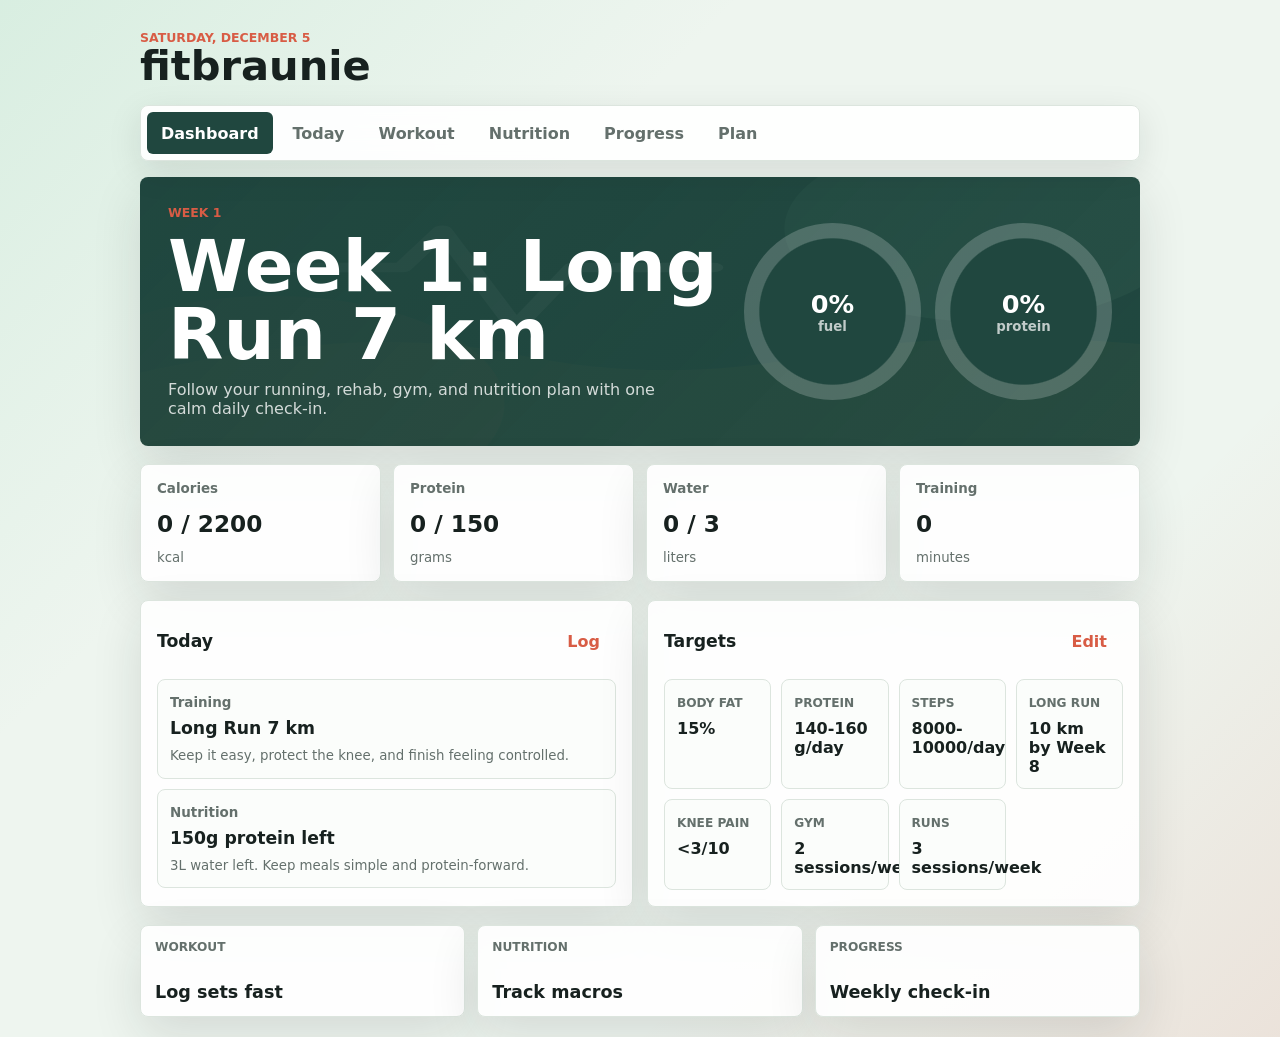
==== commit 5ad71012: "Restore app-inspired visual design" ====
--- a/index.html
+++ b/index.html
@@ -88,9 +88,29 @@
               <div class="target-list compact" id="targetList"></div>
             </article>
           </section>
+
+          <section class="feature-strip" aria-label="Quick actions">
+            <button class="feature-tile jump-button" data-view="workout" type="button">
+              <span>Workout</span>
+              <strong>Log sets fast</strong>
+            </button>
+            <button class="feature-tile jump-button" data-view="nutrition" type="button">
+              <span>Nutrition</span>
+              <strong>Track macros</strong>
+            </button>
+            <button class="feature-tile jump-button" data-view="progress" type="button">
+              <span>Progress</span>
+              <strong>Weekly check-in</strong>
+            </button>
+          </section>
         </section>
 
         <section class="view" id="todayView">
+          <section class="view-header">
+            <p class="eyebrow">Open and go</p>
+            <h2>Today</h2>
+            <p>Fast taps for the things you repeat often, with the full day log underneath.</p>
+          </section>
           <section class="panel-card">
             <div class="section-title">
               <h2>Daily Log</h2>
@@ -106,6 +126,11 @@
         </section>
 
         <section class="view" id="workoutView">
+          <section class="view-header workout-header">
+            <p class="eyebrow">LiftLog inspired</p>
+            <h2>Workout</h2>
+            <p>Log the useful signal: exercise, sets, reps, load, RIR, and session time.</p>
+          </section>
           <section class="two-column">
             <form class="panel-card form-panel" id="workoutPanel">
               <div class="section-title">
@@ -169,6 +194,11 @@
         </section>
 
         <section class="view" id="nutritionView">
+          <section class="view-header nutrition-header">
+            <p class="eyebrow">Food Diary inspired</p>
+            <h2>Nutrition</h2>
+            <p>Simple meal logging with macro feedback, no account or cloud database.</p>
+          </section>
           <section class="two-column">
             <form class="panel-card form-panel" id="mealPanel">
               <div class="section-title">
@@ -228,6 +258,11 @@
         </section>
 
         <section class="view" id="progressView">
+          <section class="view-header progress-header">
+            <p class="eyebrow">Weekly rhythm</p>
+            <h2>Progress</h2>
+            <p>Track weight, waist, sleep, running volume, knee pain, and notes by week.</p>
+          </section>
           <section class="panel-card">
             <div class="section-title">
               <h2>Weekly Metrics</h2>
@@ -275,6 +310,11 @@
         </section>
 
         <section class="view" id="planView">
+          <section class="view-header plan-header">
+            <p class="eyebrow">8-week build</p>
+            <h2>Training Plan</h2>
+            <p>Your running, rehab, lifting, and recovery schedule from the original tracker.</p>
+          </section>
           <section class="panel-card">
             <div class="section-title">
               <h2>8-Week Plan</h2>
--- a/styles.css
+++ b/styles.css
@@ -131,6 +131,51 @@
   gap: 18px;
 }
 
+.view-header {
+  min-height: 170px;
+  display: grid;
+  align-content: end;
+  gap: 10px;
+  padding: 24px;
+  border-radius: 8px;
+  background:
+    linear-gradient(135deg, rgba(32, 71, 63, 0.92), rgba(78, 143, 171, 0.64)),
+    url("assets/pattern.svg");
+  background-size: cover;
+  color: white;
+  box-shadow: var(--shadow);
+}
+
+.view-header h2 {
+  font-size: clamp(2.1rem, 7vw, 4rem);
+  line-height: 0.95;
+}
+
+.view-header p:last-child {
+  max-width: 620px;
+  color: rgba(255, 255, 255, 0.8);
+  line-height: 1.5;
+}
+
+.workout-header {
+  background:
+    linear-gradient(135deg, rgba(32, 71, 63, 0.9), rgba(230, 182, 76, 0.48)),
+    url("assets/pattern.svg");
+}
+
+.nutrition-header {
+  background:
+    linear-gradient(135deg, rgba(32, 71, 63, 0.9), rgba(216, 92, 69, 0.42)),
+    url("assets/pattern.svg");
+}
+
+.progress-header,
+.plan-header {
+  background:
+    linear-gradient(135deg, rgba(32, 71, 63, 0.92), rgba(148, 216, 180, 0.4)),
+    url("assets/pattern.svg");
+}
+
 .hero-panel {
   display: grid;
   grid-template-columns: 1.5fr 1fr;
@@ -203,6 +248,37 @@
   gap: 12px;
 }
 
+.feature-strip {
+  display: grid;
+  grid-template-columns: repeat(3, minmax(0, 1fr));
+  gap: 12px;
+}
+
+.feature-tile {
+  min-height: 92px;
+  display: grid;
+  align-content: space-between;
+  gap: 12px;
+  border: 1px solid var(--line);
+  border-radius: 8px;
+  padding: 14px;
+  background: rgba(255, 255, 255, 0.92);
+  color: var(--ink);
+  text-align: left;
+  box-shadow: var(--shadow);
+}
+
+.feature-tile span {
+  color: var(--muted);
+  font-size: 0.76rem;
+  font-weight: 900;
+  text-transform: uppercase;
+}
+
+.feature-tile strong {
+  font-size: 1.1rem;
+}
+
 .two-column {
   display: grid;
   grid-template-columns: minmax(0, 1fr) minmax(0, 1fr);
@@ -393,13 +469,24 @@
 }
 
 .plan-grid {
-  grid-template-columns: repeat(7, minmax(0, 1fr));
+  grid-template-columns: repeat(auto-fit, minmax(220px, 1fr));
 }
 
 .plan-day {
-  min-height: 112px;
-  display: grid;
-  align-content: space-between;
+  position: relative;
+  min-height: 144px;
+  display: grid;
+  align-content: start;
+  gap: 24px;
+  overflow: hidden;
+}
+
+.plan-day::before {
+  content: "";
+  position: absolute;
+  inset: 0 auto 0 0;
+  width: 6px;
+  background: var(--blue);
 }
 
 .plan-day span,
@@ -412,11 +499,48 @@
   text-transform: uppercase;
 }
 
+.plan-day small {
+  display: inline-grid;
+  place-items: center;
+  min-height: 26px;
+  width: max-content;
+  margin-top: 10px;
+  border-radius: 999px;
+  padding: 0 10px;
+  background: #eef5ef;
+  color: var(--forest);
+  font-size: 0.76rem;
+  font-weight: 900;
+}
+
 .plan-day strong,
 .target-item strong,
 .progress-item strong {
   display: block;
   margin-top: 8px;
+}
+
+.plan-day strong {
+  max-width: 100%;
+  overflow-wrap: anywhere;
+  font-size: 1.25rem;
+  line-height: 1.14;
+}
+
+.plan-day.is-run::before {
+  background: var(--blue);
+}
+
+.plan-day.is-lift::before {
+  background: var(--gold);
+}
+
+.plan-day.is-rehab::before {
+  background: var(--mint);
+}
+
+.plan-day.is-recovery::before {
+  background: var(--tomato);
 }
 
 .compact,
@@ -526,7 +650,8 @@
 
   .hero-panel,
   .metric-grid,
-  .two-column {
+  .two-column,
+  .feature-strip {
     grid-template-columns: 1fr;
   }
 
@@ -540,7 +665,6 @@
   }
 
   .metric-grid,
-  .plan-grid,
   .compact,
   .progress-grid {
     grid-template-columns: repeat(2, minmax(0, 1fr));
@@ -550,12 +674,22 @@
     flex-direction: column;
     align-items: stretch;
   }
+
+  .view-nav {
+    position: fixed;
+    inset: auto 12px 12px;
+    margin: 0;
+    justify-content: flex-start;
+  }
+
+  .app-shell {
+    padding-bottom: 86px;
+  }
 }
 
 @media (max-width: 410px) {
   .metric-grid,
   .rings,
-  .plan-grid,
   .compact,
   .progress-grid {
     grid-template-columns: 1fr;
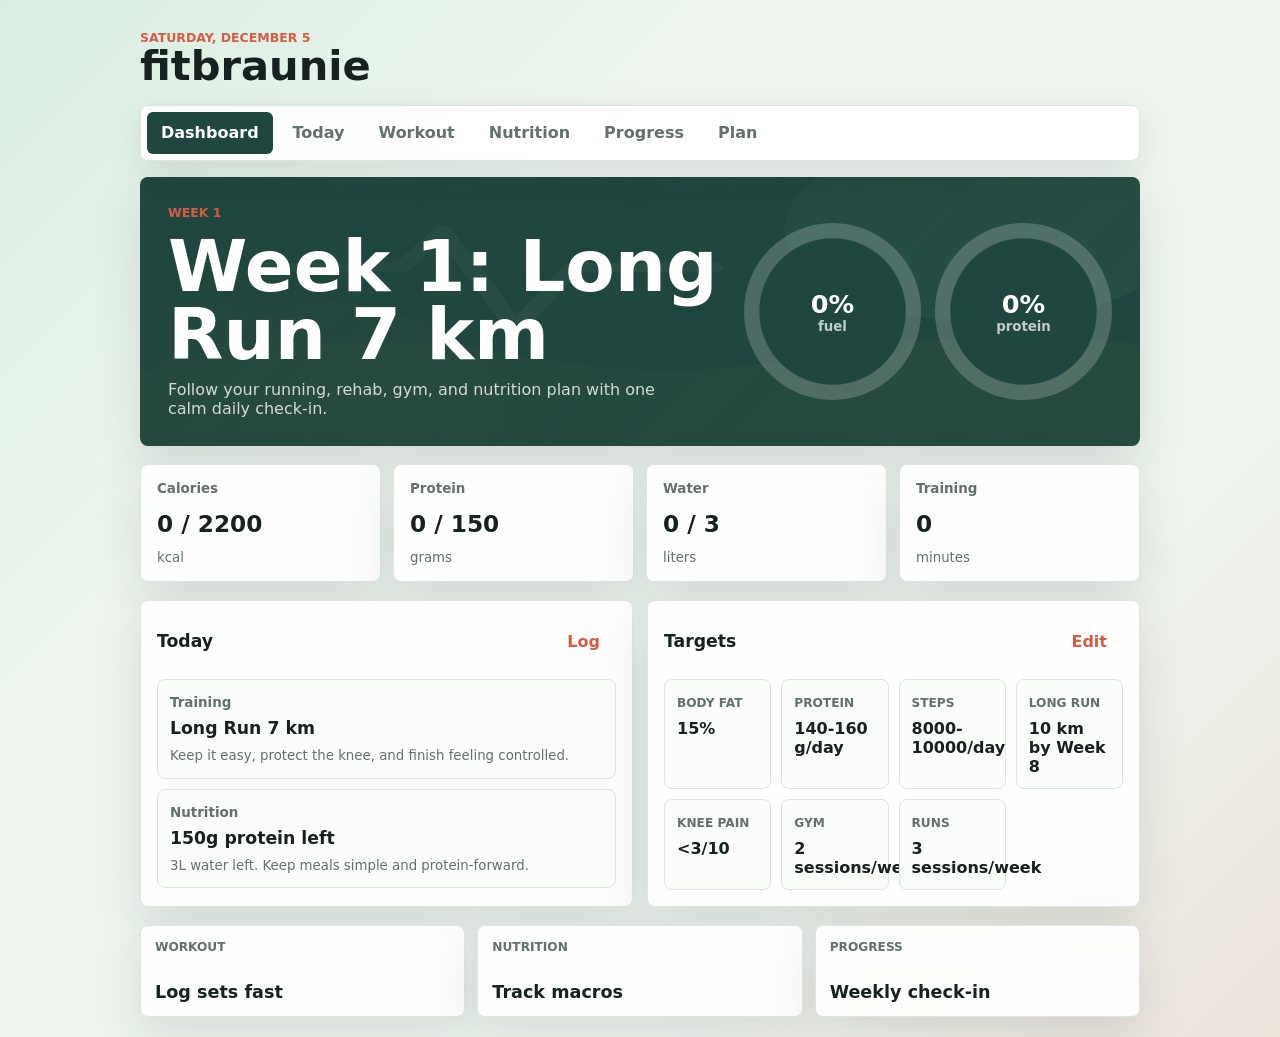
==== commit dc8f3d89: "Add Google Sheets backup" ====
--- a/index.html
+++ b/index.html
@@ -307,6 +307,23 @@
             </form>
             <div class="progress-grid" id="progressGrid"></div>
           </section>
+          <section class="panel-card">
+            <div class="section-title">
+              <h2>Google Sheets Backup</h2>
+              <span class="entry-meta">optional cloud copy</span>
+            </div>
+            <div class="form-panel">
+              <label>
+                Apps Script Web App URL
+                <input id="sheetsEndpoint" name="sheetsEndpoint" placeholder="https://script.google.com/macros/s/.../exec" autocomplete="off">
+              </label>
+              <div class="sync-actions">
+                <button class="secondary-button" id="saveSheetsEndpoint" type="button">Save URL</button>
+                <button class="primary-button" id="syncSheetsButton" type="button">Push to Sheets</button>
+              </div>
+              <p class="sync-status" id="syncStatus">Local-first: nothing syncs until you add a URL and push.</p>
+            </div>
+          </section>
         </section>
 
         <section class="view" id="planView">
--- a/styles.css
+++ b/styles.css
@@ -50,7 +50,8 @@
 .form-row,
 .view-nav,
 .quick-actions,
-.timer-actions {
+.timer-actions,
+.sync-actions {
   display: flex;
   align-items: center;
 }
@@ -570,6 +571,16 @@
   flex-wrap: wrap;
 }
 
+.sync-actions {
+  gap: 10px;
+  flex-wrap: wrap;
+}
+
+.sync-status {
+  color: var(--muted);
+  line-height: 1.5;
+}
+
 .timer-actions .primary-button {
   flex: 1;
 }
@@ -675,6 +686,11 @@
     align-items: stretch;
   }
 
+  .sync-actions {
+    align-items: stretch;
+    flex-direction: column;
+  }
+
   .view-nav {
     position: fixed;
     inset: auto 12px 12px;
